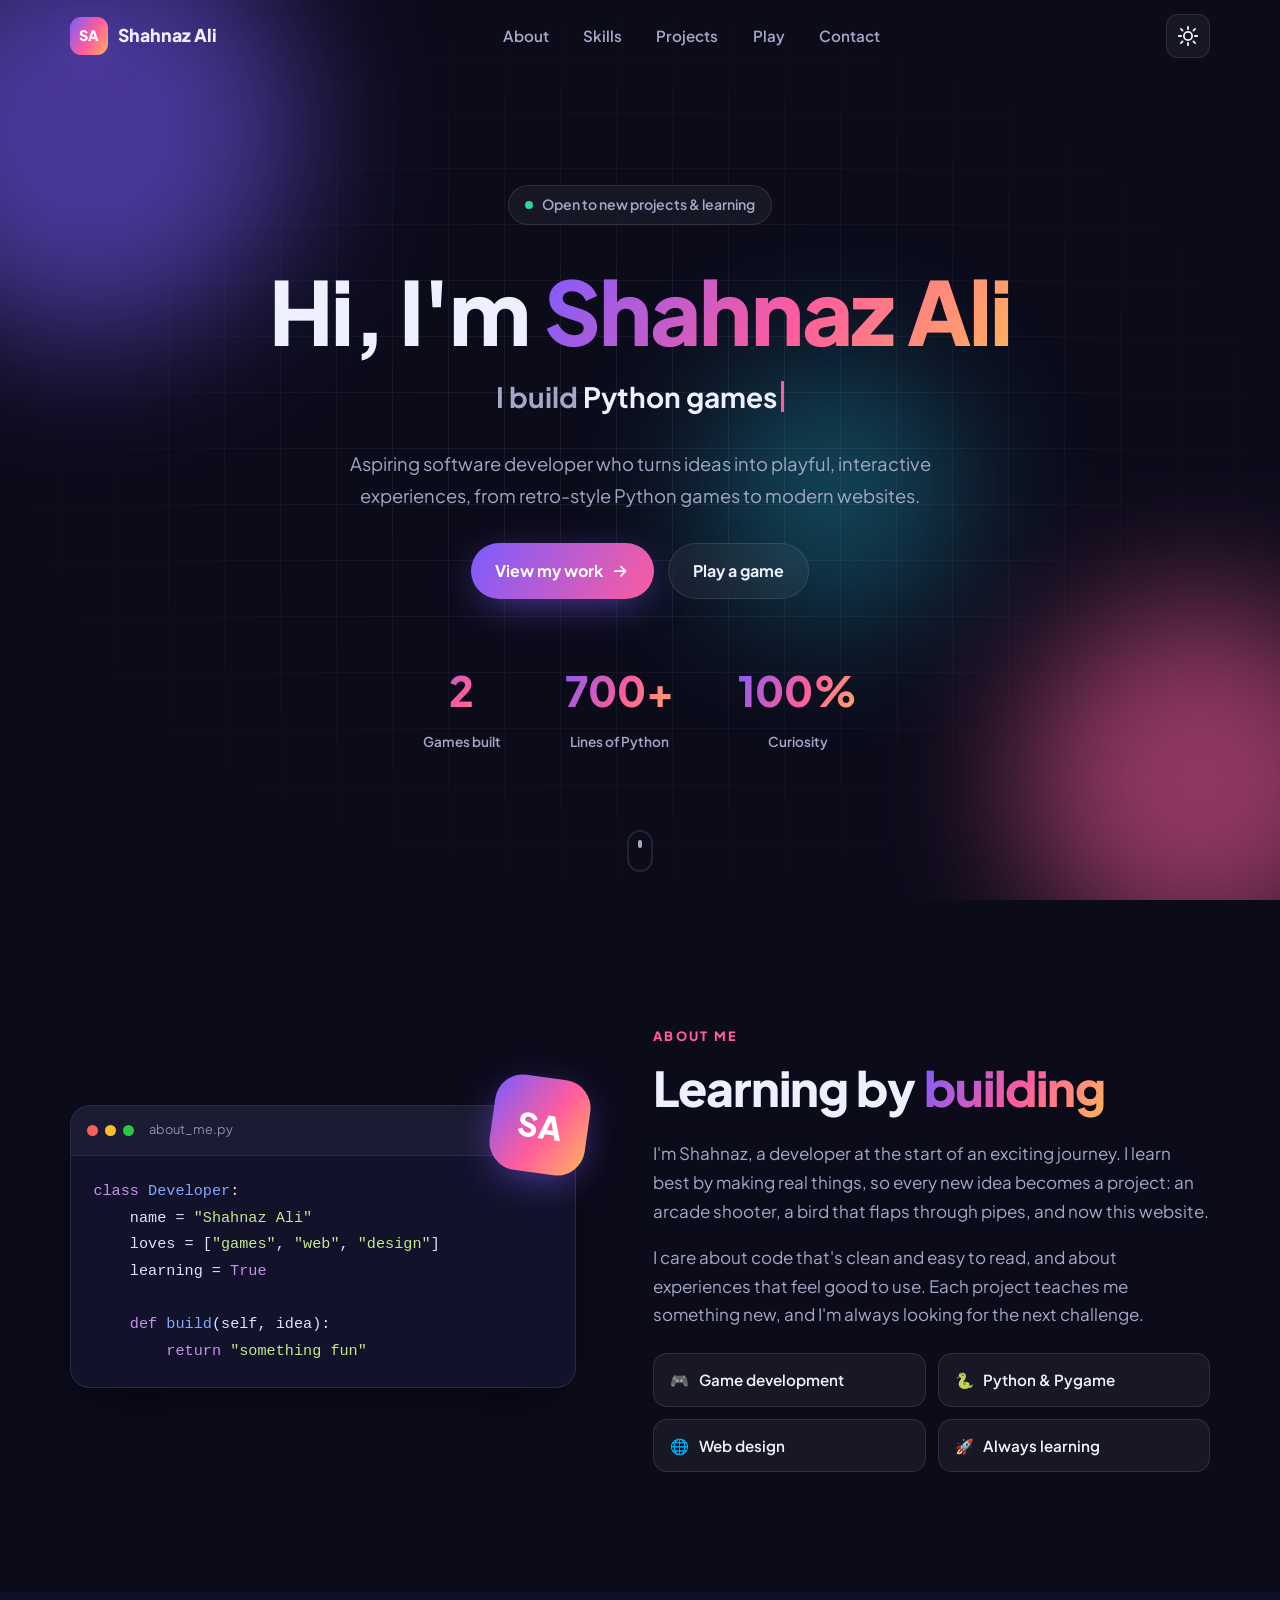
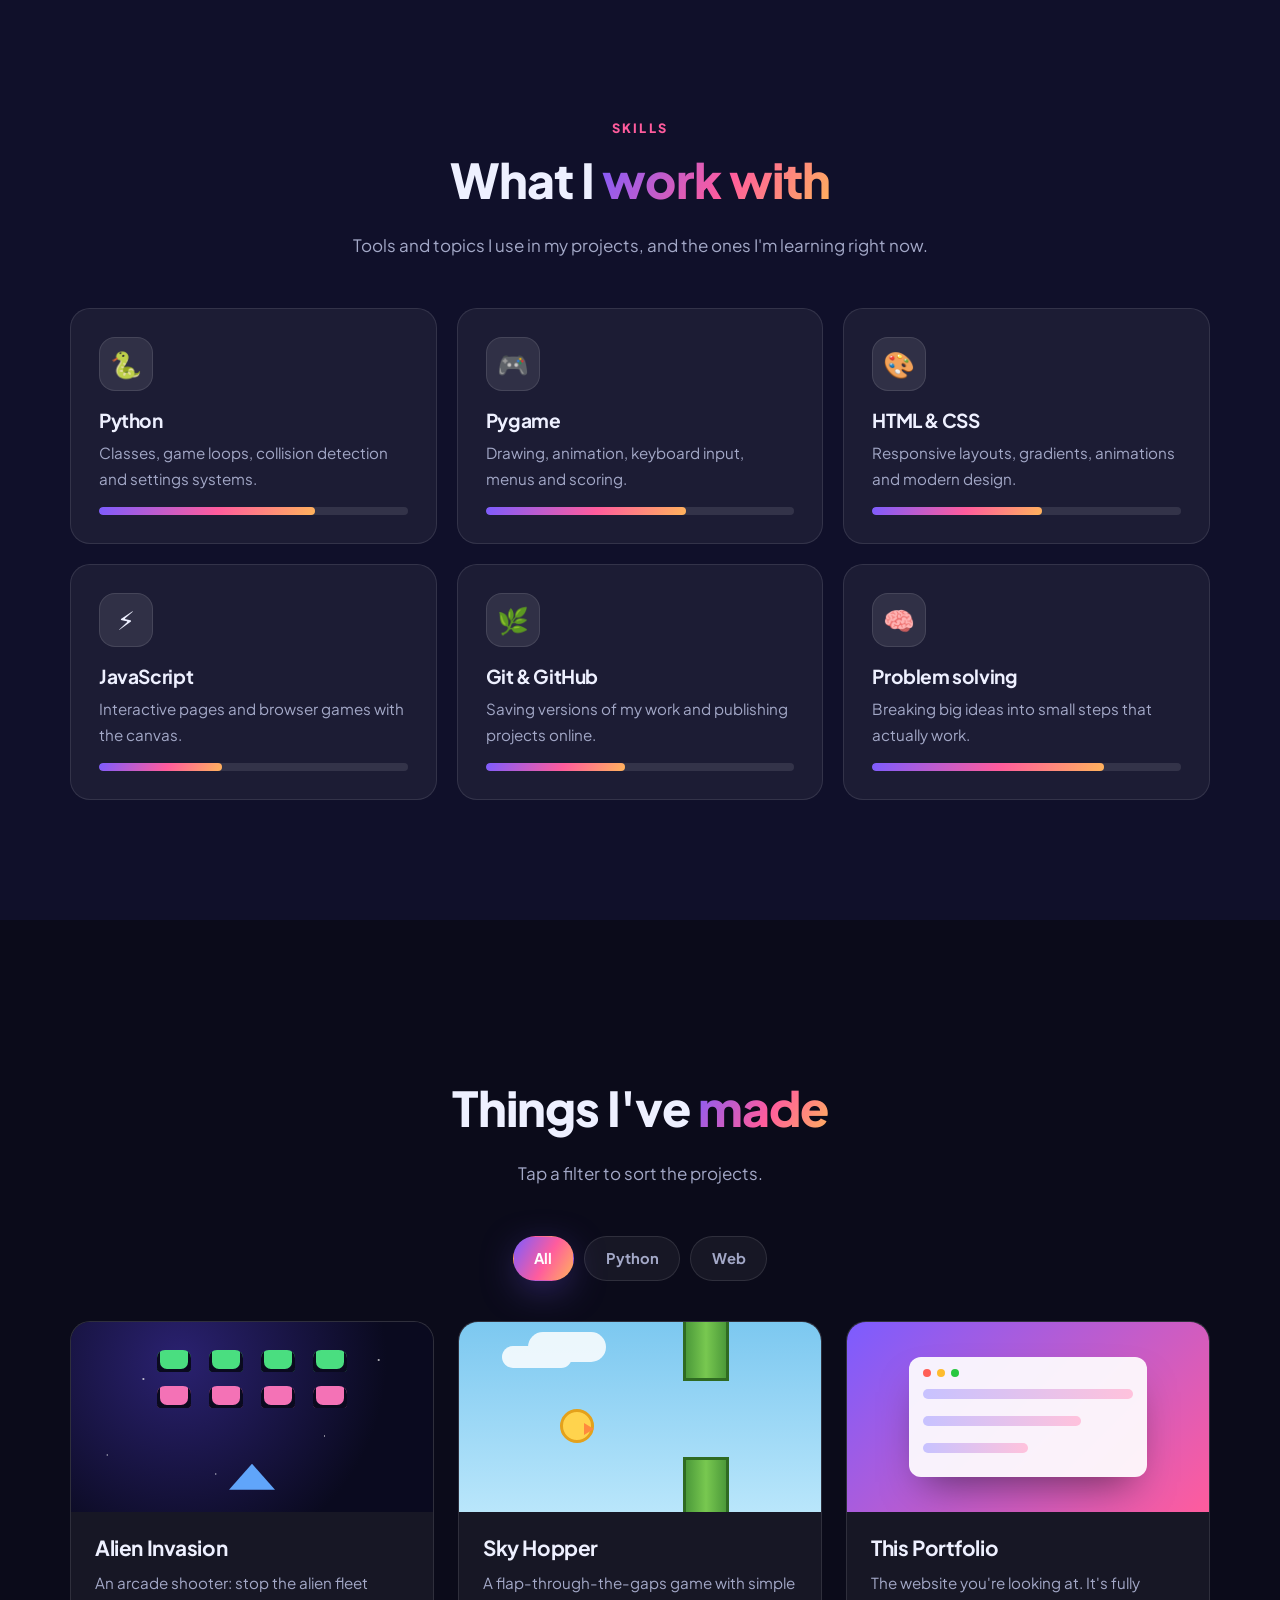
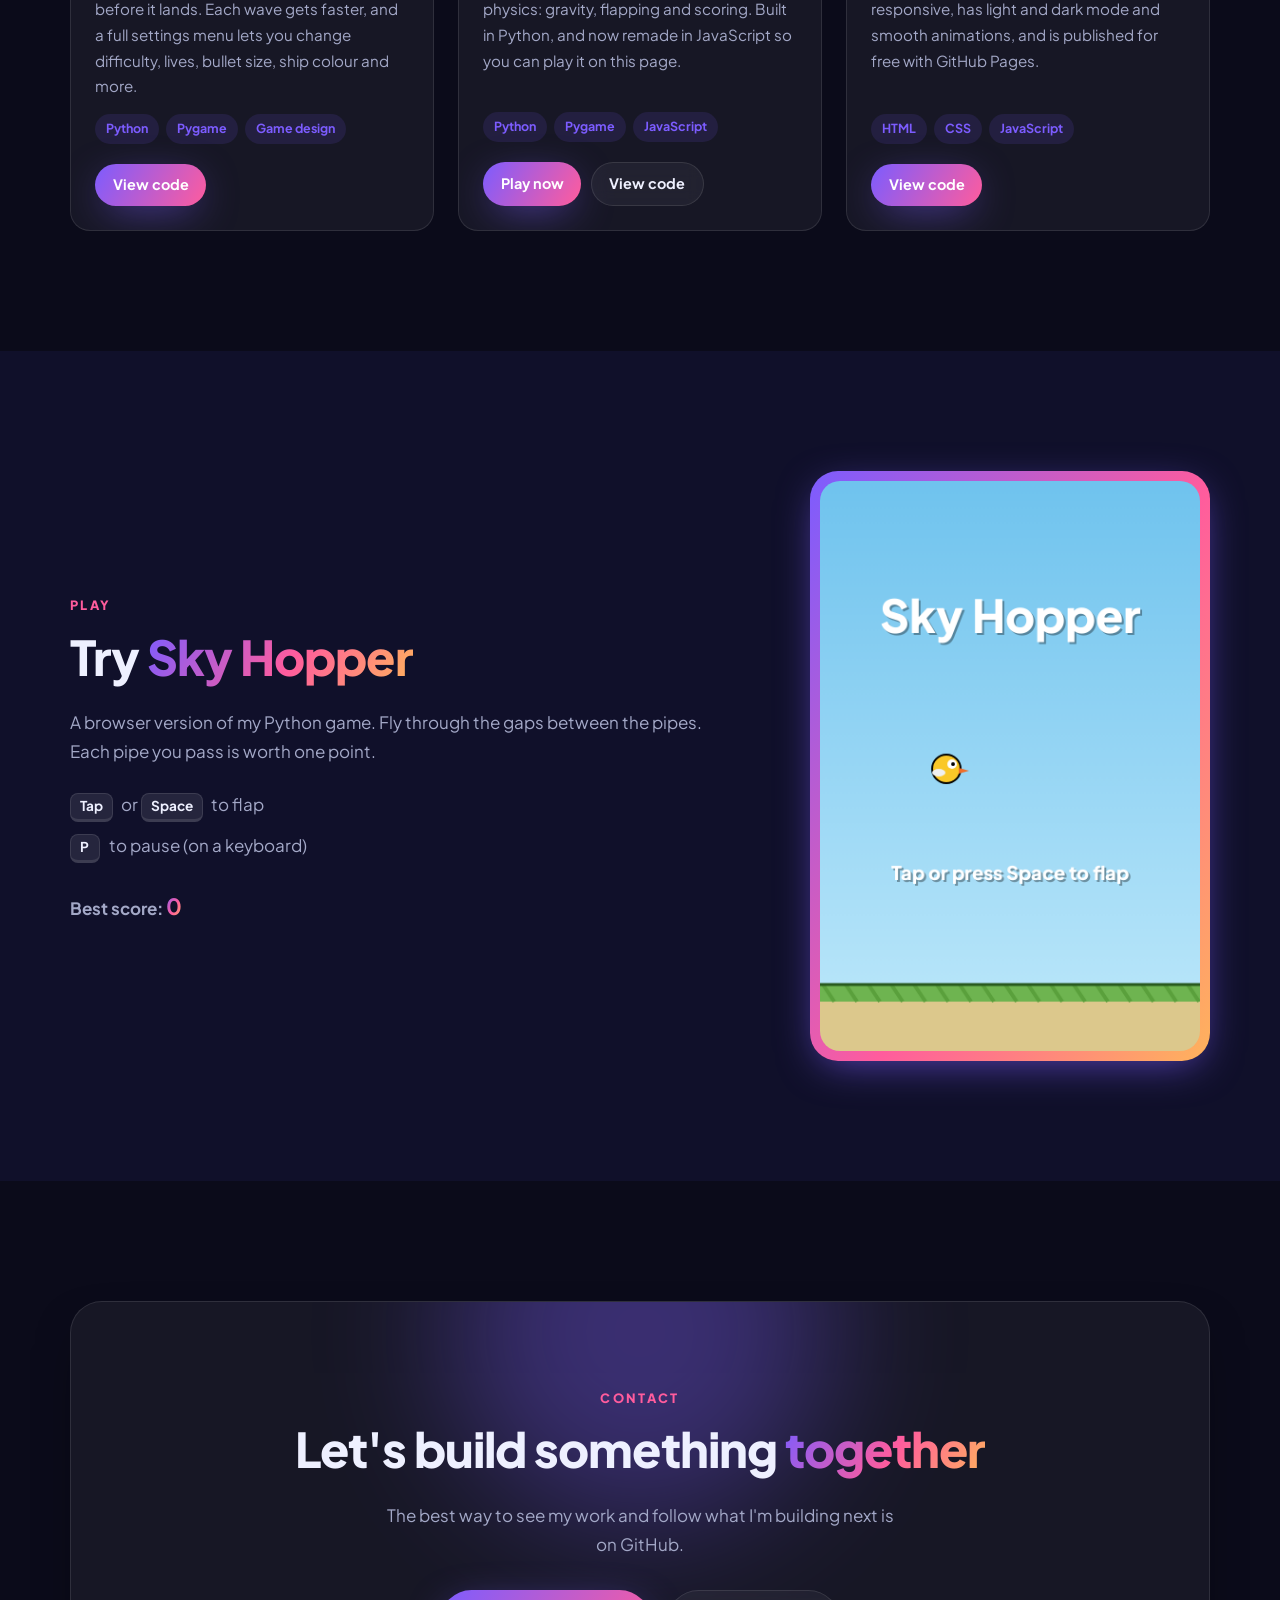
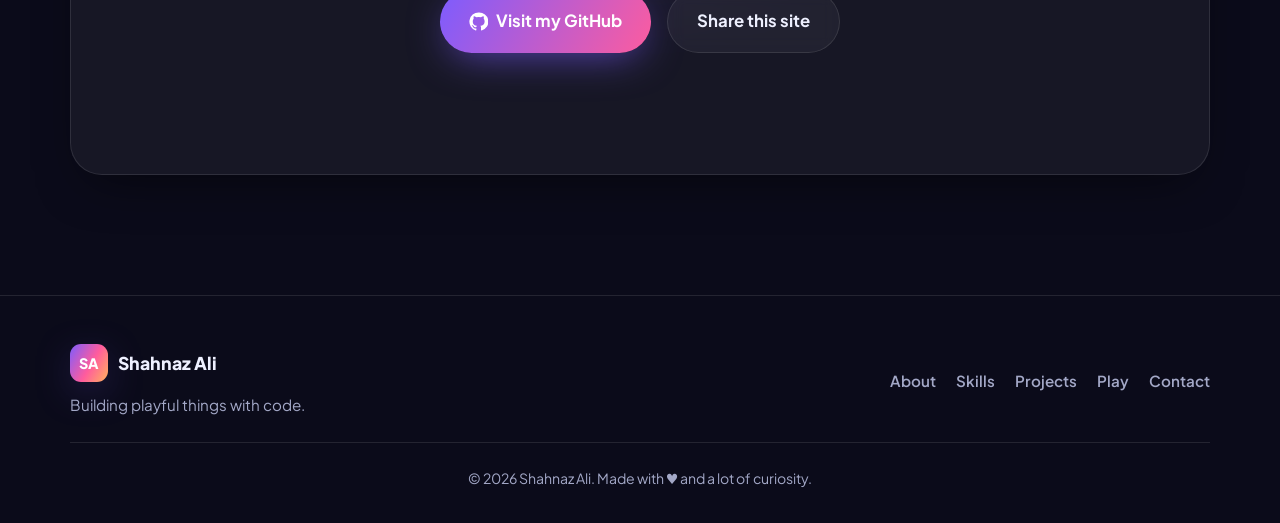
==== index.html @ 4f13e87e "Add portfolio website with playable Sky Hopper One-page responsive portfolio (HTML/CSS/JS, no build " ====
<!DOCTYPE html>
<html lang="en">
<head>
  <meta charset="UTF-8">
  <meta name="viewport" content="width=device-width, initial-scale=1, viewport-fit=cover">
  <title>Shahnaz Ali · Developer Portfolio</title>
  <meta name="description" content="Shahnaz Ali is an aspiring software developer who builds playful, interactive experiences, from retro-style Python games to modern websites.">
  <meta name="theme-color" content="#0b0b1a">
  <meta property="og:title" content="Shahnaz Ali · Developer Portfolio">
  <meta property="og:description" content="Python games, modern websites and a love of building things.">
  <meta property="og:type" content="website">
  <link rel="icon" href="assets/favicon.svg" type="image/svg+xml">
  <link rel="preconnect" href="https://fonts.googleapis.com">
  <link rel="preconnect" href="https://fonts.gstatic.com" crossorigin>
  <link href="https://fonts.googleapis.com/css2?family=Plus+Jakarta+Sans:wght@400;500;600;700;800&display=swap" rel="stylesheet">
  <link rel="stylesheet" href="css/style.css">
  <!-- Apply the saved theme before the page draws, so it never flashes -->
  <script>
    try { var t = localStorage.getItem('theme'); if (t) document.documentElement.dataset.theme = t; } catch (e) {}
  </script>
</head>
<body>
  <a class="skip-link" href="#main">Skip to content</a>
  <div class="progress" aria-hidden="true"></div>

  <!-- ===== Navigation ===== -->
  <header class="nav" id="top">
    <div class="container nav__inner">
      <a href="#home" class="logo" aria-label="Shahnaz Ali, back to top">
        <span class="logo__mark">SA</span><span class="logo__text">Shahnaz Ali</span>
      </a>

      <nav class="nav__links" id="nav-links" aria-label="Main">
        <a href="#about">About</a>
        <a href="#skills">Skills</a>
        <a href="#projects">Projects</a>
        <a href="#play">Play</a>
        <a href="#contact">Contact</a>
      </nav>

      <div class="nav__actions">
        <button class="icon-btn" id="theme-toggle" aria-label="Switch between light and dark mode">
          <svg class="icon-sun" viewBox="0 0 24 24" aria-hidden="true"><circle cx="12" cy="12" r="4.5"/><path d="M12 2v2.5M12 19.5V22M4.2 4.2l1.8 1.8M18 18l1.8 1.8M2 12h2.5M19.5 12H22M4.2 19.8 6 18M18 6l1.8-1.8"/></svg>
          <svg class="icon-moon" viewBox="0 0 24 24" aria-hidden="true"><path d="M20 14.5A8 8 0 0 1 9.5 4a8 8 0 1 0 10.5 10.5Z"/></svg>
        </button>
        <button class="icon-btn menu-btn" id="menu-toggle" aria-label="Open menu" aria-expanded="false" aria-controls="nav-links">
          <span></span><span></span><span></span>
        </button>
      </div>
    </div>
  </header>

  <main id="main">
    <!-- ===== Hero ===== -->
    <section class="hero" id="home">
      <div class="blob blob--1" aria-hidden="true"></div>
      <div class="blob blob--2" aria-hidden="true"></div>
      <div class="blob blob--3" aria-hidden="true"></div>

      <div class="container hero__inner">
        <p class="badge reveal"><span class="dot"></span> Open to new projects &amp; learning</p>
        <h1 class="hero__title reveal">Hi, I'm <span class="gradient-text">Shahnaz Ali</span></h1>
        <p class="hero__role reveal">I build <span id="typed" class="typed">Python games</span><span class="caret" aria-hidden="true"></span></p>
        <p class="hero__intro reveal">Aspiring software developer who turns ideas into playful, interactive experiences, from retro-style Python games to modern websites.</p>
        <div class="hero__cta reveal">
          <a href="#projects" class="btn btn--primary">View my work
            <svg viewBox="0 0 24 24" aria-hidden="true"><path d="M5 12h14M13 6l6 6-6 6"/></svg>
          </a>
          <a href="#play" class="btn btn--ghost">Play a game</a>
        </div>

        <ul class="stats reveal">
          <li><strong data-count="2">0</strong><span>Games built</span></li>
          <li><strong data-count="700" data-suffix="+">0</strong><span>Lines of Python</span></li>
          <li><strong data-count="100" data-suffix="%">0</strong><span>Curiosity</span></li>
        </ul>
      </div>

      <a href="#about" class="scroll-hint" aria-label="Scroll to About section"><span></span></a>
    </section>

    <!-- ===== About ===== -->
    <section class="section" id="about">
      <div class="container about">
        <div class="about__card reveal">
          <div class="avatar" aria-hidden="true">SA</div>
          <div class="code-card">
            <div class="code-card__bar"><i></i><i></i><i></i><span>about_me.py</span></div>
<pre><code><span class="k">class</span> <span class="f">Developer</span>:
    name = <span class="s">"Shahnaz Ali"</span>
    loves = [<span class="s">"games"</span>, <span class="s">"web"</span>, <span class="s">"design"</span>]
    learning = <span class="k">True</span>

    <span class="k">def</span> <span class="f">build</span>(self, idea):
        <span class="k">return</span> <span class="s">"something fun"</span></code></pre>
          </div>
        </div>

        <div class="about__text">
          <p class="eyebrow reveal">About me</p>
          <h2 class="section__title reveal">Learning by <span class="gradient-text">building</span></h2>
          <p class="reveal">I'm Shahnaz, a developer at the start of an exciting journey. I learn best by making real things, so every new idea becomes a project: an arcade shooter, a bird that flaps through pipes, and now this website.</p>
          <p class="reveal">I care about code that's clean and easy to read, and about experiences that feel good to use. Each project teaches me something new, and I'm always looking for the next challenge.</p>
          <ul class="facts reveal">
            <li><span>🎮</span> Game development</li>
            <li><span>🐍</span> Python &amp; Pygame</li>
            <li><span>🌐</span> Web design</li>
            <li><span>🚀</span> Always learning</li>
          </ul>
        </div>
      </div>
    </section>

    <!-- ===== Skills ===== -->
    <section class="section section--alt" id="skills">
      <div class="container">
        <div class="section__head">
          <p class="eyebrow reveal">Skills</p>
          <h2 class="section__title reveal">What I <span class="gradient-text">work with</span></h2>
          <p class="section__sub reveal">Tools and topics I use in my projects, and the ones I'm learning right now.</p>
        </div>

        <div class="skills">
          <article class="skill-card reveal">
            <div class="skill-card__icon">🐍</div>
            <h3>Python</h3>
            <p>Classes, game loops, collision detection and settings systems.</p>
            <div class="meter"><span style="--level:70%"></span></div>
          </article>
          <article class="skill-card reveal">
            <div class="skill-card__icon">🎮</div>
            <h3>Pygame</h3>
            <p>Drawing, animation, keyboard input, menus and scoring.</p>
            <div class="meter"><span style="--level:65%"></span></div>
          </article>
          <article class="skill-card reveal">
            <div class="skill-card__icon">🎨</div>
            <h3>HTML &amp; CSS</h3>
            <p>Responsive layouts, gradients, animations and modern design.</p>
            <div class="meter"><span style="--level:55%"></span></div>
          </article>
          <article class="skill-card reveal">
            <div class="skill-card__icon">⚡</div>
            <h3>JavaScript</h3>
            <p>Interactive pages and browser games with the canvas.</p>
            <div class="meter"><span style="--level:40%"></span></div>
          </article>
          <article class="skill-card reveal">
            <div class="skill-card__icon">🌿</div>
            <h3>Git &amp; GitHub</h3>
            <p>Saving versions of my work and publishing projects online.</p>
            <div class="meter"><span style="--level:45%"></span></div>
          </article>
          <article class="skill-card reveal">
            <div class="skill-card__icon">🧠</div>
            <h3>Problem solving</h3>
            <p>Breaking big ideas into small steps that actually work.</p>
            <div class="meter"><span style="--level:75%"></span></div>
          </article>
        </div>
      </div>
    </section>

    <!-- ===== Projects ===== -->
    <section class="section" id="projects">
      <div class="container">
        <div class="section__head">
          <p class="eyebrow reveal">Projects</p>
          <h2 class="section__title reveal">Things I've <span class="gradient-text">made</span></h2>
          <p class="section__sub reveal">Tap a filter to sort the projects.</p>
        </div>

        <div class="filters reveal" role="group" aria-label="Filter projects">
          <button class="chip is-active" data-filter="all" aria-pressed="true">All</button>
          <button class="chip" data-filter="python" aria-pressed="false">Python</button>
          <button class="chip" data-filter="web" aria-pressed="false">Web</button>
        </div>

        <div class="projects">
          <article class="project reveal" data-tags="python">
            <div class="project__art project__art--space" aria-hidden="true">
              <div class="aliens"><i></i><i></i><i></i><i></i><i></i><i></i><i></i><i></i></div>
              <div class="ship"></div>
            </div>
            <div class="project__body">
              <h3>Alien Invasion</h3>
              <p>An arcade shooter: stop the alien fleet before it lands. Each wave gets faster, and a full settings menu lets you change difficulty, lives, bullet size, ship colour and more.</p>
              <ul class="tags"><li>Python</li><li>Pygame</li><li>Game design</li></ul>
              <div class="project__links">
                <a class="btn btn--small btn--primary" href="https://github.com/shahnazali753-prog/ptog-4/blob/main/alien_invasion.py" target="_blank" rel="noopener">View code</a>
              </div>
            </div>
          </article>

          <article class="project reveal" data-tags="python web">
            <div class="project__art project__art--sky" aria-hidden="true">
              <div class="cloud"></div>
              <div class="pipe pipe--top"></div><div class="pipe pipe--bottom"></div>
              <div class="bird"></div>
            </div>
            <div class="project__body">
              <h3>Sky Hopper</h3>
              <p>A flap-through-the-gaps game with simple physics: gravity, flapping and scoring. Built in Python, and now remade in JavaScript so you can play it on this page.</p>
              <ul class="tags"><li>Python</li><li>Pygame</li><li>JavaScript</li></ul>
              <div class="project__links">
                <a class="btn btn--small btn--primary" href="#play">Play now</a>
                <a class="btn btn--small btn--ghost" href="https://github.com/shahnazali753-prog/ptog-4/blob/main/flappy_bird.py" target="_blank" rel="noopener">View code</a>
              </div>
            </div>
          </article>

          <article class="project reveal" data-tags="web">
            <div class="project__art project__art--web" aria-hidden="true">
              <div class="window"><i></i><i></i><i></i><b></b><b></b><b></b></div>
            </div>
            <div class="project__body">
              <h3>This Portfolio</h3>
              <p>The website you're looking at. It's fully responsive, has light and dark mode and smooth animations, and is published for free with GitHub Pages.</p>
              <ul class="tags"><li>HTML</li><li>CSS</li><li>JavaScript</li></ul>
              <div class="project__links">
                <a class="btn btn--small btn--primary" href="https://github.com/shahnazali753-prog/ptog-4" target="_blank" rel="noopener">View code</a>
              </div>
            </div>
          </article>
        </div>
      </div>
    </section>

    <!-- ===== Play ===== -->
    <section class="section section--alt" id="play">
      <div class="container play">
        <div class="play__text">
          <p class="eyebrow reveal">Play</p>
          <h2 class="section__title reveal">Try <span class="gradient-text">Sky Hopper</span></h2>
          <p class="reveal">A browser version of my Python game. Fly through the gaps between the pipes. Each pipe you pass is worth one point.</p>
          <ul class="controls reveal">
            <li><kbd>Tap</kbd> or <kbd>Space</kbd> to flap</li>
            <li><kbd>P</kbd> to pause (on a keyboard)</li>
          </ul>
          <p class="best reveal">Best score: <strong id="best-score">0</strong></p>
        </div>
        <div class="game reveal">
          <canvas id="game" width="400" height="600" aria-label="Sky Hopper game. Tap or press space to flap." role="img"></canvas>
        </div>
      </div>
    </section>

    <!-- ===== Contact ===== -->
    <section class="section" id="contact">
      <div class="container">
        <div class="contact reveal">
          <div class="blob blob--4" aria-hidden="true"></div>
          <p class="eyebrow">Contact</p>
          <h2 class="section__title">Let's build something <span class="gradient-text">together</span></h2>
          <p class="section__sub">The best way to see my work and follow what I'm building next is on GitHub.</p>
          <div class="contact__actions">
            <a class="btn btn--primary btn--large" href="https://github.com/shahnazali753-prog" target="_blank" rel="noopener">
              <svg viewBox="0 0 24 24" class="fill" aria-hidden="true"><path d="M12 .5a11.5 11.5 0 0 0-3.64 22.41c.58.1.79-.25.79-.56v-2c-3.2.7-3.88-1.37-3.88-1.37-.52-1.33-1.28-1.69-1.28-1.69-1.05-.72.08-.7.08-.7 1.16.08 1.77 1.19 1.77 1.19 1.03 1.77 2.7 1.26 3.36.96.1-.75.4-1.26.73-1.55-2.55-.29-5.24-1.28-5.24-5.69 0-1.26.45-2.29 1.19-3.09-.12-.29-.52-1.46.11-3.05 0 0 .97-.31 3.17 1.18a11 11 0 0 1 5.77 0c2.2-1.49 3.17-1.18 3.17-1.18.63 1.59.23 2.76.11 3.05.74.8 1.19 1.83 1.19 3.09 0 4.42-2.69 5.39-5.26 5.68.41.36.78 1.06.78 2.14v3.17c0 .31.21.67.8.56A11.5 11.5 0 0 0 12 .5Z"/></svg>
              Visit my GitHub
            </a>
            <button class="btn btn--ghost btn--large" id="share-btn" type="button">Share this site</button>
          </div>
          <p class="toast" id="toast" role="status" aria-live="polite"></p>
        </div>
      </div>
    </section>
  </main>

  <!-- ===== Footer ===== -->
  <footer class="footer">
    <div class="container footer__inner">
      <div>
        <a href="#home" class="logo"><span class="logo__mark">SA</span><span class="logo__text">Shahnaz Ali</span></a>
        <p class="footer__tag">Building playful things with code.</p>
      </div>
      <nav class="footer__links" aria-label="Footer">
        <a href="#about">About</a>
        <a href="#skills">Skills</a>
        <a href="#projects">Projects</a>
        <a href="#play">Play</a>
        <a href="#contact">Contact</a>
      </nav>
      <p class="footer__copy">© <span id="year">2026</span> Shahnaz Ali. Made with ♥ and a lot of curiosity.</p>
    </div>
  </footer>

  <a href="#home" class="to-top" id="to-top" aria-label="Back to top">
    <svg viewBox="0 0 24 24" aria-hidden="true"><path d="M12 19V5M6 11l6-6 6 6"/></svg>
  </a>

  <script src="js/main.js" defer></script>
</body>
</html>
---- css/style.css ----
/* =========================================================
   Shahnaz Ali · Portfolio styles
   1. Theme colours   2. Base   3. Buttons & shared bits
   4. Navigation      5. Hero   6. Sections   7. Footer
   8. Animations      9. Responsive
   ========================================================= */

/* ---------- 1. Theme colours ---------- */
:root {
  --bg: #0b0b1a;
  --bg-alt: #10102a;
  --surface: rgba(255, 255, 255, 0.05);
  --surface-strong: rgba(255, 255, 255, 0.09);
  --border: rgba(255, 255, 255, 0.1);
  --text: #eef0ff;
  --muted: #a3a8c7;
  --brand-1: #7c5cff;
  --brand-2: #ff5c9d;
  --brand-3: #22d3ee;
  --gradient: linear-gradient(120deg, var(--brand-1), var(--brand-2) 55%, #ffb35c);
  --shadow: 0 20px 50px -20px rgba(0, 0, 0, 0.6);
  --glow: 0 10px 40px -10px rgba(124, 92, 255, 0.7);
  --radius: 20px;
  --nav-h: 72px;
  --ease: cubic-bezier(0.22, 1, 0.36, 1);
  color-scheme: dark;
}

[data-theme="light"] {
  --bg: #f7f7fc;
  --bg-alt: #eeeefa;
  --surface: rgba(255, 255, 255, 0.75);
  --surface-strong: #ffffff;
  --border: rgba(20, 20, 60, 0.1);
  --text: #15152e;
  --muted: #5b5f7e;
  --shadow: 0 20px 50px -25px rgba(40, 40, 110, 0.35);
  --glow: 0 10px 30px -10px rgba(124, 92, 255, 0.55);
  color-scheme: light;
}

/* ---------- 2. Base ---------- */
*, *::before, *::after { box-sizing: border-box; }

html {
  scroll-behavior: smooth;
  scroll-padding-top: var(--nav-h);
  -webkit-text-size-adjust: 100%;
}

body {
  margin: 0;
  font-family: "Plus Jakarta Sans", system-ui, -apple-system, "Segoe UI", Roboto, sans-serif;
  font-size: 1.0625rem;
  line-height: 1.7;
  color: var(--text);
  background: var(--bg);
  overflow-x: hidden;
  transition: background-color 0.4s, color 0.4s;
  -webkit-font-smoothing: antialiased;
}

img, svg, canvas { display: block; max-width: 100%; }
a { color: inherit; text-decoration: none; }
button { font: inherit; color: inherit; cursor: pointer; border: 0; background: none; }
h1, h2, h3 { line-height: 1.15; margin: 0 0 0.5em; letter-spacing: -0.02em; }
p { margin: 0 0 1em; }
ul { margin: 0; padding: 0; list-style: none; }

:focus-visible { outline: 3px solid var(--brand-3); outline-offset: 3px; border-radius: 8px; }

.container { width: min(1140px, 100% - 2.5rem); margin-inline: auto; }

.skip-link {
  position: fixed; left: 1rem; top: 1rem; z-index: 200;
  transform: translateY(-200%); opacity: 0;
  padding: 0.6rem 1rem; border-radius: 10px;
  background: var(--brand-1); color: #fff;
}
.skip-link:focus { transform: none; opacity: 1; }

.gradient-text {
  background: var(--gradient);
  -webkit-background-clip: text; background-clip: text;
  color: transparent;
}

/* Reading progress bar at the very top */
.progress {
  position: fixed; inset: 0 0 auto 0; height: 3px; z-index: 120;
  background: var(--gradient);
  transform-origin: left; transform: scaleX(0);
}

/* ---------- 3. Buttons & shared bits ---------- */
.btn {
  display: inline-flex; align-items: center; justify-content: center; gap: 0.5rem;
  padding: 0.85rem 1.5rem; border-radius: 999px;
  font-weight: 700; font-size: 1rem; white-space: nowrap;
  transition: transform 0.3s var(--ease), box-shadow 0.3s, background-color 0.3s, border-color 0.3s;
  -webkit-tap-highlight-color: transparent;
}
.btn svg { width: 1.15em; height: 1.15em; fill: none; stroke: currentColor; stroke-width: 2.2; stroke-linecap: round; stroke-linejoin: round; transition: transform 0.3s var(--ease); }
.btn svg.fill { fill: currentColor; stroke: none; }
.btn:hover { transform: translateY(-3px); }
.btn:hover svg { transform: translateX(3px); }
.btn:active { transform: translateY(0) scale(0.97); }

.btn--primary { color: #fff; background: var(--gradient); background-size: 200% 100%; box-shadow: var(--glow); }
.btn--primary:hover { background-position: 100% 0; box-shadow: 0 16px 45px -10px rgba(255, 92, 157, 0.7); }
.btn--ghost { border: 1.5px solid var(--border); background: var(--surface); backdrop-filter: blur(8px); -webkit-backdrop-filter: blur(8px); }
.btn--ghost:hover { border-color: var(--brand-1); }
.btn--small { padding: 0.55rem 1.1rem; font-size: 0.9rem; }
.btn--large { padding: 1rem 1.8rem; font-size: 1.05rem; }

.icon-btn {
  display: grid; place-items: center;
  width: 44px; height: 44px; border-radius: 12px;
  border: 1px solid var(--border); background: var(--surface);
  transition: transform 0.3s var(--ease), border-color 0.3s;
}
@media (hover: hover) { .icon-btn:hover { transform: rotate(-8deg) scale(1.05); border-color: var(--brand-1); } }
.icon-btn svg { width: 22px; height: 22px; fill: none; stroke: currentColor; stroke-width: 2; stroke-linecap: round; }
.icon-moon { display: none; }
[data-theme="light"] .icon-sun { display: none; }
[data-theme="light"] .icon-moon { display: block; }

.eyebrow {
  display: inline-block; margin-bottom: 0.75rem;
  font-size: 0.8rem; font-weight: 800; letter-spacing: 0.18em; text-transform: uppercase;
  color: var(--brand-2);
}

/* ---------- 4. Navigation ---------- */
.nav {
  position: fixed; inset: 0 0 auto 0; z-index: 100;
  height: var(--nav-h);
  transition: background-color 0.3s, box-shadow 0.3s, border-color 0.3s;
  border-bottom: 1px solid transparent;
  padding-top: env(safe-area-inset-top);
}
.nav.is-scrolled {
  background: color-mix(in srgb, var(--bg) 75%, transparent);
  backdrop-filter: blur(16px) saturate(160%); -webkit-backdrop-filter: blur(16px) saturate(160%);
  border-color: var(--border);
  box-shadow: 0 8px 30px -20px rgba(0, 0, 0, 0.5);
}
.nav__inner { height: 100%; display: flex; align-items: center; justify-content: space-between; gap: 1rem; }

.logo { display: inline-flex; align-items: center; gap: 0.6rem; font-weight: 800; font-size: 1.1rem; }
.logo__mark {
  display: grid; place-items: center; width: 38px; height: 38px; border-radius: 11px;
  background: var(--gradient); color: #fff; font-size: 0.9rem;
  box-shadow: var(--glow);
  transition: transform 0.4s var(--ease);
}
.logo:hover .logo__mark { transform: rotate(-10deg) scale(1.08); }

.nav__links { display: flex; gap: 0.35rem; }
.nav__links a {
  position: relative; padding: 0.5rem 0.9rem; border-radius: 999px;
  font-weight: 600; font-size: 0.95rem; color: var(--muted);
  transition: color 0.25s, background-color 0.25s;
}
.nav__links a:hover { color: var(--text); background: var(--surface); }
.nav__links a.is-active { color: var(--text); background: var(--surface-strong); }

.nav__actions { display: flex; gap: 0.5rem; }
.menu-btn { display: none; gap: 5px; align-content: center; }
.menu-btn span { display: block; width: 20px; height: 2px; border-radius: 2px; background: currentColor; transition: transform 0.35s var(--ease), opacity 0.2s; }
.menu-btn[aria-expanded="true"] span:nth-child(1) { transform: translateY(7px) rotate(45deg); }
.menu-btn[aria-expanded="true"] span:nth-child(2) { opacity: 0; }
.menu-btn[aria-expanded="true"] span:nth-child(3) { transform: translateY(-7px) rotate(-45deg); }

/* ---------- 5. Hero ---------- */
.hero {
  position: relative; isolation: isolate; overflow: hidden;
  min-height: 100vh; min-height: 100svh;
  display: grid; place-items: center;
  padding: calc(var(--nav-h) + 3rem) 0 5rem;
  text-align: center;
}
.hero::before { /* subtle grid pattern */
  content: ""; position: absolute; inset: 0; z-index: -2;
  background-image: linear-gradient(var(--border) 1px, transparent 1px), linear-gradient(90deg, var(--border) 1px, transparent 1px);
  background-size: 56px 56px;
  mask-image: radial-gradient(ellipse at center, #000 20%, transparent 70%);
  -webkit-mask-image: radial-gradient(ellipse at center, #000 20%, transparent 70%);
  opacity: 0.6;
}

.blob { position: absolute; z-index: -1; border-radius: 50%; filter: blur(70px); opacity: 0.55; animation: float 14s ease-in-out infinite; }
.blob--1 { width: 420px; height: 420px; background: var(--brand-1); top: -80px; left: -120px; }
.blob--2 { width: 360px; height: 360px; background: var(--brand-2); bottom: -60px; right: -100px; animation-delay: -5s; }
.blob--3 { width: 260px; height: 260px; background: var(--brand-3); top: 40%; left: 55%; opacity: 0.3; animation-delay: -9s; }
[data-theme="light"] .blob { opacity: 0.3; }

.badge {
  display: inline-flex; align-items: center; gap: 0.55rem;
  padding: 0.45rem 1rem; border-radius: 999px;
  border: 1px solid var(--border); background: var(--surface);
  font-size: 0.88rem; font-weight: 600; color: var(--muted);
  backdrop-filter: blur(8px); -webkit-backdrop-filter: blur(8px);
}
.dot { width: 8px; height: 8px; border-radius: 50%; background: #34d399; box-shadow: 0 0 0 0 rgba(52, 211, 153, 0.7); animation: pulse 2s infinite; }

.hero__title { font-size: clamp(2.6rem, 8vw, 5.5rem); font-weight: 800; margin: 1.25rem 0 0.75rem; }
.hero__role { font-size: clamp(1.25rem, 3.5vw, 1.75rem); font-weight: 700; color: var(--muted); min-height: 1.6em; }
.typed { color: var(--text); }
.caret { display: inline-block; width: 3px; height: 1.1em; margin-left: 4px; vertical-align: -0.15em; background: var(--brand-2); animation: blink 1s steps(1) infinite; }
.hero__intro { max-width: 620px; margin: 0 auto 2rem; color: var(--muted); font-size: clamp(1rem, 2.2vw, 1.15rem); }
.hero__cta { display: flex; flex-wrap: wrap; gap: 0.9rem; justify-content: center; }

.stats { display: flex; justify-content: center; gap: clamp(1.5rem, 6vw, 4rem); margin-top: 3.5rem; }
.stats strong { display: block; font-size: clamp(1.8rem, 5vw, 2.6rem); font-weight: 800; background: var(--gradient); -webkit-background-clip: text; background-clip: text; color: transparent; }
.stats span { font-size: 0.85rem; color: var(--muted); font-weight: 600; }

.scroll-hint {
  position: absolute; bottom: 1.75rem; left: 50%; translate: -50% 0;
  width: 26px; height: 42px; border: 2px solid var(--border); border-radius: 20px;
}
.scroll-hint span { position: absolute; left: 50%; top: 8px; width: 4px; height: 8px; margin-left: -2px; border-radius: 4px; background: var(--muted); animation: scroll 1.8s infinite; }

/* ---------- 6. Sections ---------- */
.section { padding: clamp(4.5rem, 10vw, 7.5rem) 0; position: relative; }
.section--alt { background: var(--bg-alt); }
.section__head { text-align: center; max-width: 640px; margin: 0 auto 3rem; }
.section__title { font-size: clamp(2rem, 5vw, 3rem); font-weight: 800; }
.section__sub { color: var(--muted); }

/* About */
.about { display: grid; grid-template-columns: 1fr 1.1fr; gap: clamp(2rem, 6vw, 5rem); align-items: center; }
.about__text > p:not(.eyebrow) { color: var(--muted); }
.about__card { position: relative; }
.avatar {
  position: absolute; top: -28px; right: -12px; z-index: 2;
  display: grid; place-items: center; width: 96px; height: 96px; border-radius: 28px;
  background: var(--gradient); color: #fff; font-size: 2rem; font-weight: 800;
  box-shadow: var(--glow); transform: rotate(8deg);
  animation: bob 6s ease-in-out infinite;
}
.code-card {
  border-radius: var(--radius); overflow: hidden;
  background: #12122b; border: 1px solid rgba(255, 255, 255, 0.1);
  box-shadow: var(--shadow);
}
.code-card__bar { display: flex; align-items: center; gap: 7px; padding: 0.85rem 1rem; background: rgba(255, 255, 255, 0.04); border-bottom: 1px solid rgba(255, 255, 255, 0.07); }
.code-card__bar i { width: 11px; height: 11px; border-radius: 50%; background: #ff5f57; }
.code-card__bar i:nth-child(2) { background: #febc2e; }
.code-card__bar i:nth-child(3) { background: #28c840; }
.code-card__bar span { margin-left: 0.5rem; font-size: 0.8rem; color: #8b8fb3; }
.code-card pre { margin: 0; padding: 1.4rem; overflow-x: auto; font-size: clamp(0.78rem, 2.4vw, 0.95rem); line-height: 1.75; color: #dfe2ff; font-family: ui-monospace, "SF Mono", Menlo, Consolas, monospace; }
.code-card .k { color: #c792ea; }
.code-card .f { color: #82aaff; }
.code-card .s { color: #c3e88d; }

.facts { display: grid; grid-template-columns: repeat(2, 1fr); gap: 0.75rem; margin-top: 1.5rem; }
.facts li {
  display: flex; align-items: center; gap: 0.6rem; padding: 0.8rem 1rem; border-radius: 14px;
  background: var(--surface); border: 1px solid var(--border); font-weight: 600; font-size: 0.95rem;
  transition: transform 0.3s var(--ease), border-color 0.3s;
}
.facts li:hover { transform: translateY(-3px); border-color: var(--brand-1); }

/* Skills */
.skills { display: grid; grid-template-columns: repeat(3, 1fr); gap: 1.25rem; }
.skill-card {
  padding: 1.75rem; border-radius: var(--radius);
  background: var(--surface); border: 1px solid var(--border);
  transition: transform 0.4s var(--ease), border-color 0.3s, box-shadow 0.4s;
}
.skill-card:hover { transform: translateY(-6px); border-color: rgba(124, 92, 255, 0.5); box-shadow: var(--shadow); }
.skill-card__icon { display: grid; place-items: center; width: 54px; height: 54px; margin-bottom: 1.1rem; border-radius: 16px; font-size: 1.6rem; background: var(--surface-strong); border: 1px solid var(--border); }
.skill-card h3 { font-size: 1.2rem; }
.skill-card p { color: var(--muted); font-size: 0.95rem; }
.meter { height: 8px; border-radius: 99px; background: var(--border); overflow: hidden; }
.meter span { display: block; height: 100%; width: 0; border-radius: inherit; background: var(--gradient); transition: width 1.4s var(--ease) 0.2s; }
.skill-card.is-visible .meter span { width: var(--level); }

/* Projects */
.filters { display: flex; justify-content: center; flex-wrap: wrap; gap: 0.6rem; margin-bottom: 2.5rem; }
.chip {
  padding: 0.55rem 1.3rem; border-radius: 999px; font-weight: 700; font-size: 0.92rem;
  border: 1.5px solid var(--border); background: var(--surface); color: var(--muted);
  transition: all 0.3s var(--ease);
}
.chip:hover { color: var(--text); border-color: var(--brand-1); }
.chip.is-active { color: #fff; background: var(--gradient); border-color: transparent; box-shadow: var(--glow); }

.projects { display: grid; grid-template-columns: repeat(3, 1fr); gap: 1.5rem; }
.project {
  display: flex; flex-direction: column; overflow: hidden; border-radius: var(--radius);
  background: var(--surface); border: 1px solid var(--border);
  transition: transform 0.45s var(--ease), box-shadow 0.45s, border-color 0.3s, opacity 0.35s;
}
.project:hover { transform: translateY(-8px); box-shadow: var(--shadow); border-color: rgba(255, 92, 157, 0.45); }
.project.is-hidden { display: none; }
.project__body { display: flex; flex-direction: column; flex: 1; padding: 1.5rem; }
.project__body h3 { font-size: 1.3rem; }
.project__body p { color: var(--muted); font-size: 0.95rem; flex: 1; }
.tags { display: flex; flex-wrap: wrap; gap: 0.4rem; margin-bottom: 1.25rem; }
.tags li { padding: 0.25rem 0.7rem; border-radius: 999px; font-size: 0.78rem; font-weight: 700; color: var(--brand-1); background: rgba(124, 92, 255, 0.12); }
[data-theme="light"] .tags li { color: #5b3df0; }
.project__links { display: flex; flex-wrap: wrap; gap: 0.6rem; }

/* Project illustrations (pure CSS, no image files to load) */
.project__art { position: relative; height: 190px; overflow: hidden; }
.project__art > * { transition: transform 0.6s var(--ease); }

.project__art--space { background: radial-gradient(circle at 30% 20%, #2a2170, #0a0a1f 70%); }
.project__art--space::before { content: ""; position: absolute; inset: 0; background-image: radial-gradient(1.5px 1.5px at 20% 30%, #fff, transparent), radial-gradient(1px 1px at 70% 60%, #fff, transparent), radial-gradient(1.5px 1.5px at 85% 20%, #fff, transparent), radial-gradient(1px 1px at 40% 80%, #fff, transparent), radial-gradient(1px 1px at 10% 70%, #fff, transparent); }
.aliens { position: absolute; top: 28px; left: 50%; translate: -50% 0; display: grid; grid-template-columns: repeat(4, 34px); gap: 14px 18px; animation: march 3s ease-in-out infinite alternate; }
.aliens i { height: 22px; border-radius: 8px 8px 4px 4px; background: #4ade80; box-shadow: inset 6px -6px 0 -3px #0a0a1f, inset -6px -6px 0 -3px #0a0a1f; }
.aliens i:nth-child(n+5) { background: #f472b6; }
.ship { position: absolute; bottom: 22px; left: 50%; translate: -50% 0; width: 46px; height: 26px; background: #60a5fa; clip-path: polygon(50% 0, 100% 100%, 0 100%); }
.project:hover .ship { transform: translateX(30px); }

.project__art--sky { background: linear-gradient(#7cc8f0, #b9e6fb); }
.pipe { position: absolute; left: 62%; width: 46px; background: linear-gradient(90deg, #4c9a3a, #78c850, #4c9a3a); border: 3px solid #2f6b22; }
.pipe--top { top: -3px; height: 62px; }
.pipe--bottom { bottom: -3px; height: 58px; }
.bird { position: absolute; top: 46%; left: 28%; width: 34px; height: 34px; border-radius: 50%; background: #ffd34d; border: 3px solid #e4a11b; animation: flap 1.4s ease-in-out infinite; }
.bird::after { content: ""; position: absolute; right: -9px; top: 11px; border: 6px solid transparent; border-left: 10px solid #ff8a3d; }
.cloud { position: absolute; top: 24px; left: 12%; width: 70px; height: 22px; border-radius: 20px; background: #fff; opacity: 0.85; box-shadow: 30px -10px 0 4px #fff; }
.project:hover .bird { transform: translate(40px, -10px); }
.project:hover .cloud { transform: translateX(-20px); }

.project__art--web { display: grid; place-items: center; background: linear-gradient(135deg, var(--brand-1), var(--brand-2)); }
.window { position: relative; width: 66%; height: 120px; padding: 32px 14px 14px; border-radius: 12px; background: rgba(255, 255, 255, 0.92); box-shadow: 0 20px 40px -15px rgba(0, 0, 0, 0.5); display: grid; gap: 8px; }
.window i { position: absolute; top: 12px; width: 8px; height: 8px; border-radius: 50%; background: #ff5f57; left: 14px; }
.window i:nth-child(2) { left: 28px; background: #febc2e; }
.window i:nth-child(3) { left: 42px; background: #28c840; }
.window b { display: block; height: 10px; border-radius: 6px; background: linear-gradient(90deg, #c7c2ff, #ffc2dc); }
.window b:nth-of-type(2) { width: 75%; }
.window b:nth-of-type(3) { width: 50%; }
.project:hover .window { transform: translateY(-6px) rotate(-2deg); }

/* Play */
.play { display: grid; grid-template-columns: 1fr auto; gap: clamp(2rem, 6vw, 5rem); align-items: center; }
.play__text > p:not(.eyebrow) { color: var(--muted); }
.controls { display: grid; gap: 0.6rem; margin: 1.5rem 0; color: var(--muted); }
kbd { display: inline-block; min-width: 2.2em; padding: 0.15rem 0.55rem; margin-right: 0.35rem; border-radius: 8px; border: 1px solid var(--border); border-bottom-width: 3px; background: var(--surface-strong); color: var(--text); font-family: inherit; font-size: 0.85rem; font-weight: 700; line-height: 1.5; text-align: center; }
.best { font-weight: 700; }
.best strong { font-size: 1.4rem; background: var(--gradient); -webkit-background-clip: text; background-clip: text; color: transparent; }
.game { padding: 10px; border-radius: 28px; background: var(--gradient); box-shadow: var(--glow); }
.game canvas { width: min(380px, 82vw); height: auto; aspect-ratio: 2 / 3; border-radius: 20px; touch-action: manipulation; cursor: pointer; user-select: none; -webkit-user-select: none; -webkit-tap-highlight-color: transparent; }

/* Contact */
.contact {
  position: relative; isolation: isolate; overflow: hidden; text-align: center;
  padding: clamp(3rem, 8vw, 5rem) clamp(1.5rem, 5vw, 4rem); border-radius: 32px;
  background: var(--surface); border: 1px solid var(--border); box-shadow: var(--shadow);
}
.contact .section__sub { max-width: 520px; margin-inline: auto; }
.blob--4 { width: 380px; height: 380px; background: var(--brand-1); top: -160px; left: 50%; translate: -50% 0; opacity: 0.35; }
.contact__actions { display: flex; flex-wrap: wrap; justify-content: center; gap: 1rem; margin-top: 2rem; }
.toast { min-height: 1.5em; margin: 1rem 0 0; font-weight: 600; color: #34d399; }

/* ---------- 7. Footer ---------- */
.footer { padding: 3rem 0 calc(2rem + env(safe-area-inset-bottom)); border-top: 1px solid var(--border); }
.footer__inner { display: grid; grid-template-columns: 1fr auto; gap: 1.5rem 2rem; align-items: center; }
.footer__tag { margin: 0.6rem 0 0; color: var(--muted); font-size: 0.95rem; }
.footer__links { display: flex; flex-wrap: wrap; gap: 0.25rem 1.25rem; }
.footer__links a { color: var(--muted); font-weight: 600; font-size: 0.95rem; transition: color 0.25s; }
.footer__links a:hover { color: var(--text); }
.footer__copy { grid-column: 1 / -1; margin: 0; padding-top: 1.5rem; border-top: 1px solid var(--border); color: var(--muted); font-size: 0.88rem; text-align: center; }

.to-top {
  position: fixed; right: 1.25rem; bottom: calc(1.25rem + env(safe-area-inset-bottom)); z-index: 90;
  display: grid; place-items: center; width: 48px; height: 48px; border-radius: 50%;
  background: var(--gradient); color: #fff; box-shadow: var(--glow);
  opacity: 0; pointer-events: none; transform: translateY(20px);
  transition: opacity 0.3s, transform 0.4s var(--ease);
}
.to-top.is-visible { opacity: 1; pointer-events: auto; transform: none; }
.to-top:hover { transform: translateY(-4px); }
.to-top svg { width: 22px; height: 22px; fill: none; stroke: currentColor; stroke-width: 2.5; stroke-linecap: round; stroke-linejoin: round; }

/* ---------- 8. Animations ---------- */
.reveal { opacity: 0; transform: translateY(28px); transition: opacity 0.9s var(--ease), transform 0.9s var(--ease); }
.reveal.is-visible { opacity: 1; transform: none; }
.no-js .reveal { opacity: 1; transform: none; }

@keyframes float { 0%, 100% { transform: translate(0, 0) scale(1); } 33% { transform: translate(40px, -30px) scale(1.08); } 66% { transform: translate(-30px, 20px) scale(0.95); } }
@keyframes pulse { 70% { box-shadow: 0 0 0 10px rgba(52, 211, 153, 0); } 100% { box-shadow: 0 0 0 0 rgba(52, 211, 153, 0); } }
@keyframes blink { 50% { opacity: 0; } }
@keyframes scroll { 0% { opacity: 1; transform: translateY(0); } 80% { opacity: 0; transform: translateY(14px); } 100% { opacity: 0; } }
@keyframes bob { 0%, 100% { transform: rotate(8deg) translateY(0); } 50% { transform: rotate(4deg) translateY(-10px); } }
@keyframes march { from { translate: -60% 0; } to { translate: -40% 0; } }
@keyframes flap { 0%, 100% { margin-top: 0; } 50% { margin-top: -14px; } }

@media (prefers-reduced-motion: reduce) {
  *, *::before, *::after { animation-duration: 0.01ms !important; animation-iteration-count: 1 !important; transition-duration: 0.01ms !important; }
  html { scroll-behavior: auto; }
  .reveal { opacity: 1; transform: none; }
}

/* ---------- 9. Responsive ---------- */
@media (max-width: 980px) {
  .skills, .projects { grid-template-columns: repeat(2, 1fr); }
  .about { grid-template-columns: 1fr; }
  .about__card { max-width: 520px; width: 100%; margin: 1.5rem auto 0; order: 2; }
  .play { grid-template-columns: 1fr; text-align: center; justify-items: center; }
  .controls { justify-content: center; }
}

@media (max-width: 760px) {
  :root { --nav-h: 64px; }
  .menu-btn { display: grid; }
  .nav__links {
    position: fixed; inset: calc(var(--nav-h) + env(safe-area-inset-top)) 0 auto 0;
    flex-direction: column; gap: 0.25rem; padding: 1rem 1.25rem 1.5rem;
    background: color-mix(in srgb, var(--bg) 94%, transparent);
    backdrop-filter: blur(18px); -webkit-backdrop-filter: blur(18px);
    border-bottom: 1px solid var(--border);
    box-shadow: 0 20px 40px -20px rgba(0, 0, 0, 0.5);
    transform: translateY(-12px); opacity: 0; visibility: hidden;
    transition: transform 0.35s var(--ease), opacity 0.25s, visibility 0.35s;
  }
  .nav__links.is-open { transform: none; opacity: 1; visibility: visible; }
  .nav__links a { padding: 0.9rem 1rem; font-size: 1.05rem; border-radius: 14px; }
  .nav.menu-open { background: var(--bg); border-color: var(--border); }
}

@media (max-width: 600px) {
  .skills, .projects { grid-template-columns: 1fr; }
  .hero__cta .btn { flex: 1 1 100%; }
  .stats { gap: 1.25rem; }
  .facts { grid-template-columns: 1fr; }
  .footer__inner { grid-template-columns: 1fr; text-align: center; }
  .footer__inner .logo { justify-content: center; }
  .footer__links { justify-content: center; }
  .avatar { width: 72px; height: 72px; font-size: 1.5rem; border-radius: 22px; right: 0; }
  .blob--1 { width: 280px; height: 280px; }
  .blob--2 { width: 240px; height: 240px; }
}
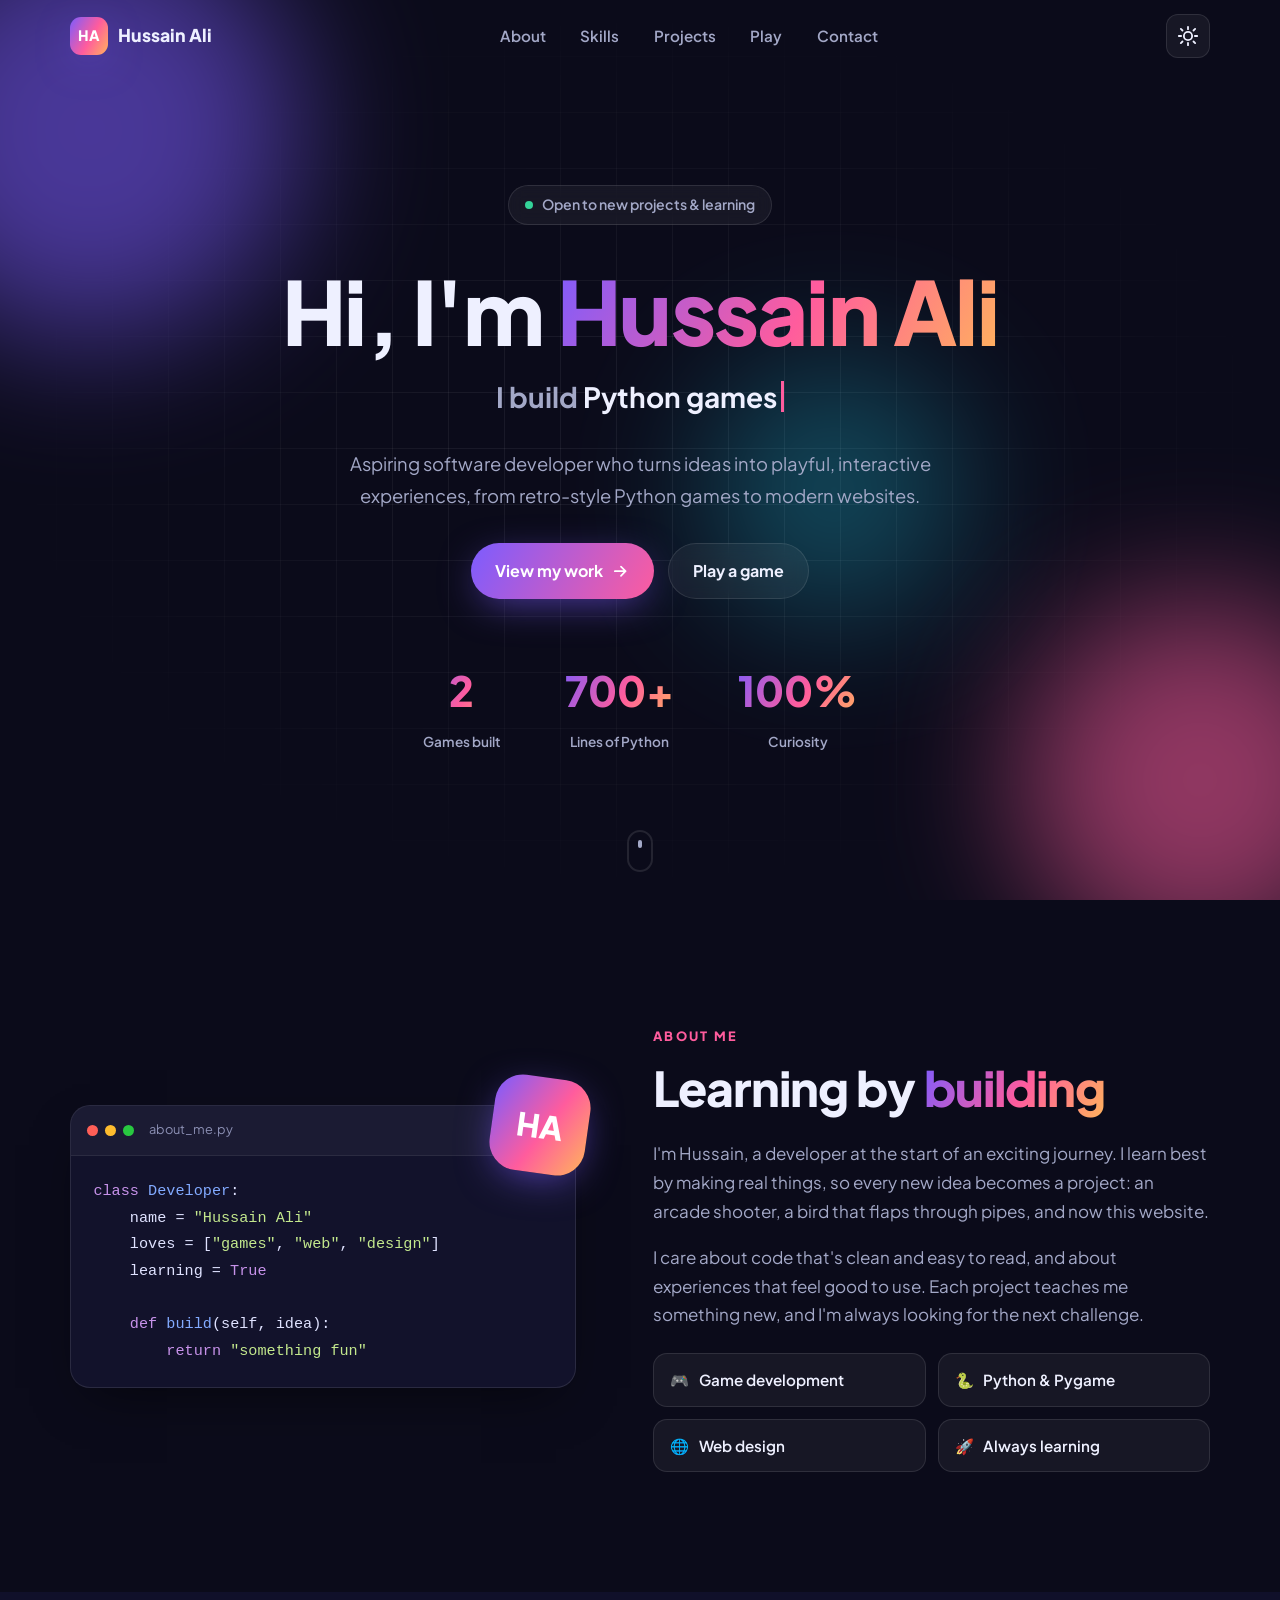
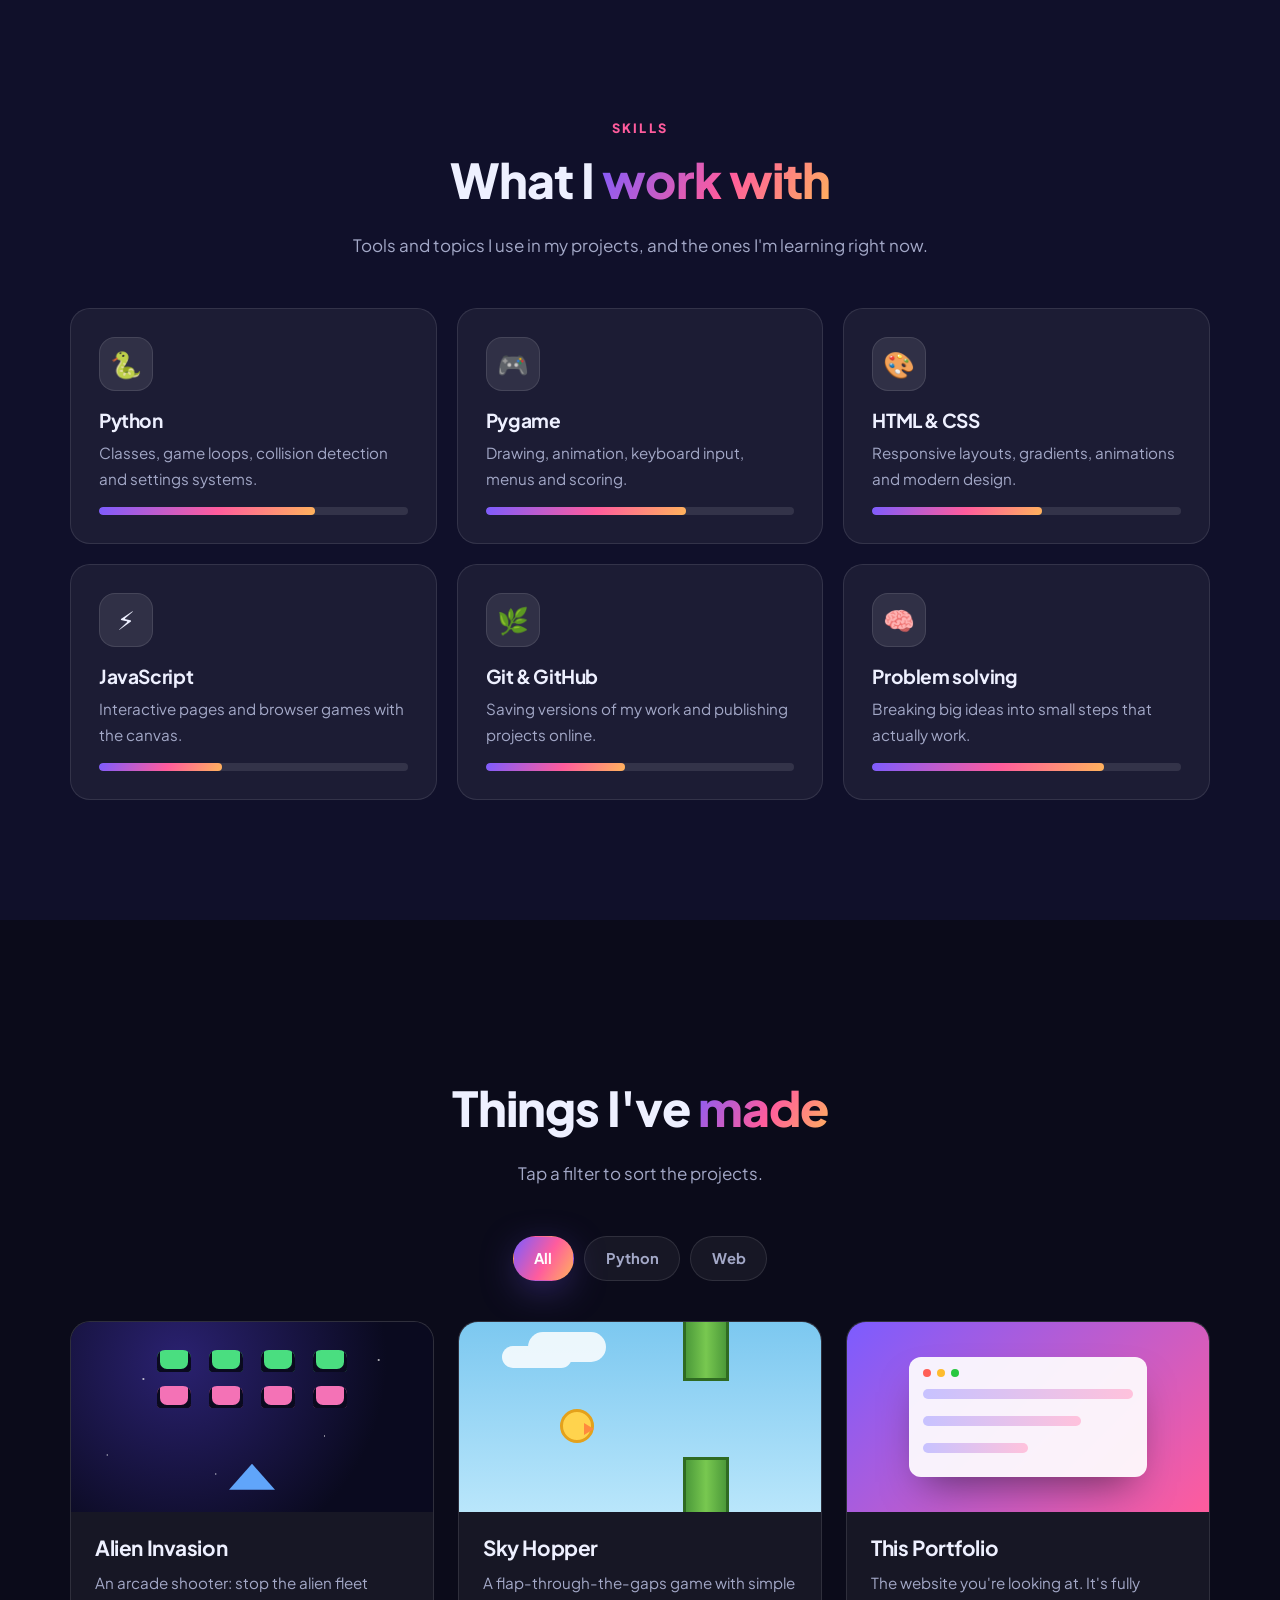
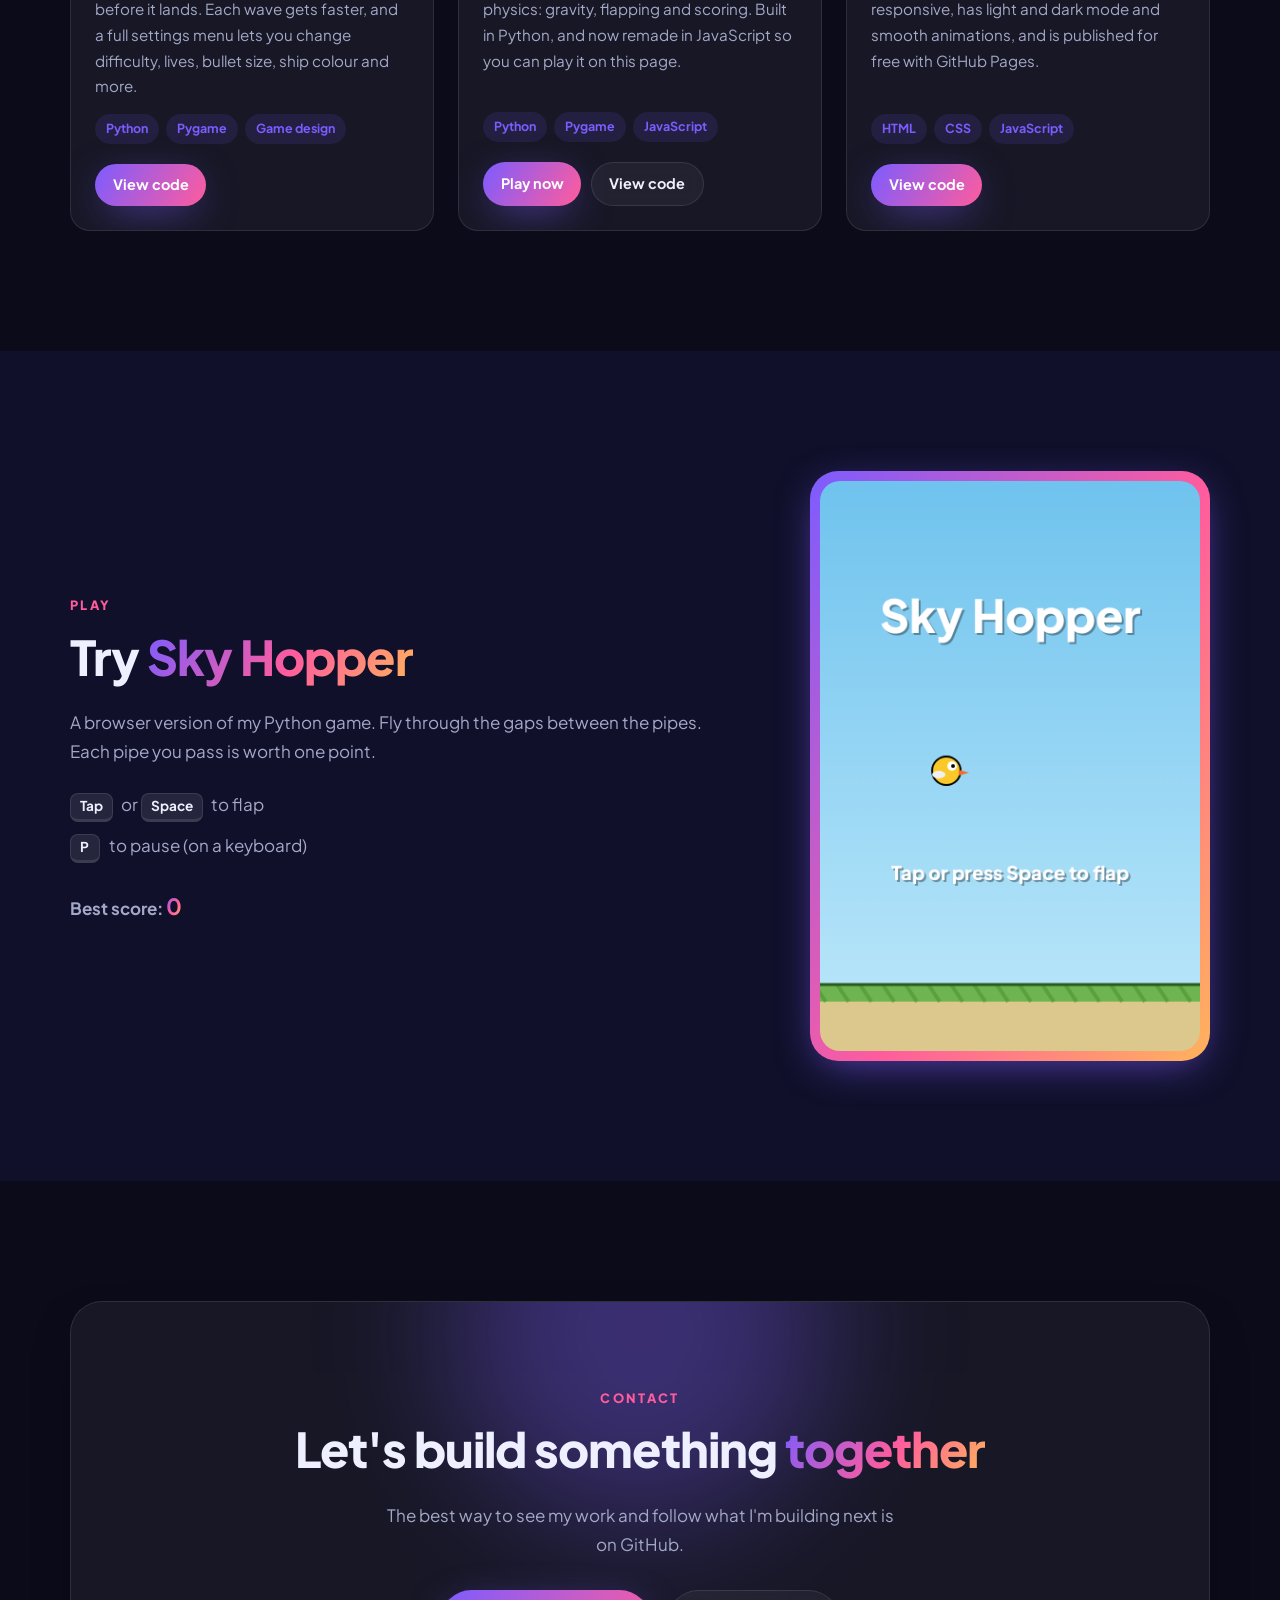
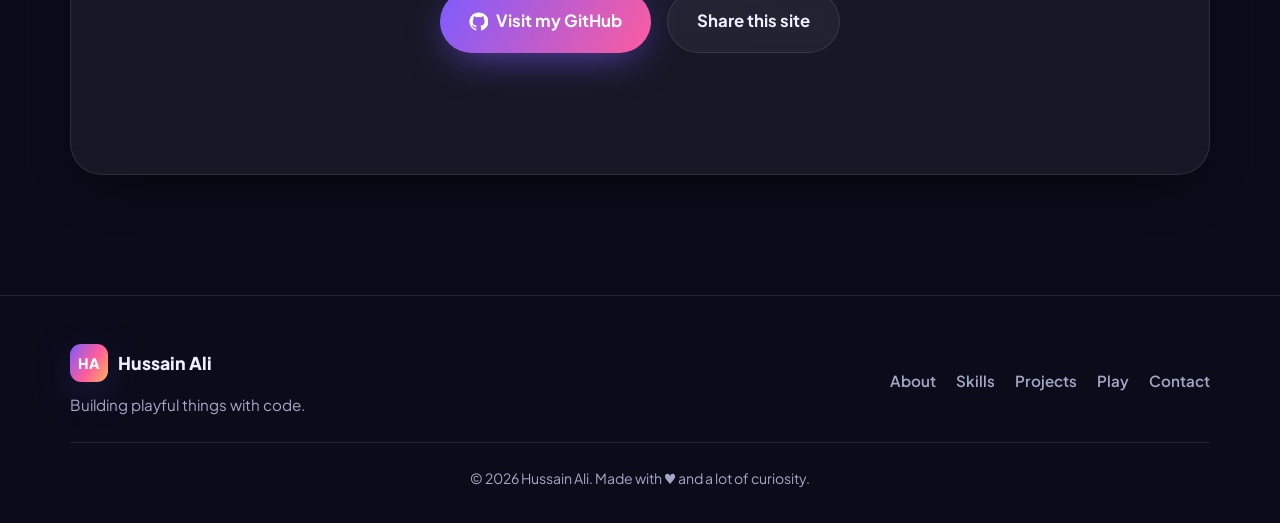
==== commit 06fe305c: "Change portfolio name to Hussain Ali Co-Authored-By: Claude Opus 5.5 <noreply@anthropic.com> Claude-" ====
--- a/index.html
+++ b/index.html
@@ -3,10 +3,10 @@
 <head>
   <meta charset="UTF-8">
   <meta name="viewport" content="width=device-width, initial-scale=1, viewport-fit=cover">
-  <title>Shahnaz Ali · Developer Portfolio</title>
-  <meta name="description" content="Shahnaz Ali is an aspiring software developer who builds playful, interactive experiences, from retro-style Python games to modern websites.">
+  <title>Hussain Ali · Developer Portfolio</title>
+  <meta name="description" content="Hussain Ali is an aspiring software developer who builds playful, interactive experiences, from retro-style Python games to modern websites.">
   <meta name="theme-color" content="#0b0b1a">
-  <meta property="og:title" content="Shahnaz Ali · Developer Portfolio">
+  <meta property="og:title" content="Hussain Ali · Developer Portfolio">
   <meta property="og:description" content="Python games, modern websites and a love of building things.">
   <meta property="og:type" content="website">
   <link rel="icon" href="assets/favicon.svg" type="image/svg+xml">
@@ -26,8 +26,8 @@
   <!-- ===== Navigation ===== -->
   <header class="nav" id="top">
     <div class="container nav__inner">
-      <a href="#home" class="logo" aria-label="Shahnaz Ali, back to top">
-        <span class="logo__mark">SA</span><span class="logo__text">Shahnaz Ali</span>
+      <a href="#home" class="logo" aria-label="Hussain Ali, back to top">
+        <span class="logo__mark">HA</span><span class="logo__text">Hussain Ali</span>
       </a>
 
       <nav class="nav__links" id="nav-links" aria-label="Main">
@@ -59,7 +59,7 @@
 
       <div class="container hero__inner">
         <p class="badge reveal"><span class="dot"></span> Open to new projects &amp; learning</p>
-        <h1 class="hero__title reveal">Hi, I'm <span class="gradient-text">Shahnaz Ali</span></h1>
+        <h1 class="hero__title reveal">Hi, I'm <span class="gradient-text">Hussain Ali</span></h1>
         <p class="hero__role reveal">I build <span id="typed" class="typed">Python games</span><span class="caret" aria-hidden="true"></span></p>
         <p class="hero__intro reveal">Aspiring software developer who turns ideas into playful, interactive experiences, from retro-style Python games to modern websites.</p>
         <div class="hero__cta reveal">
@@ -83,11 +83,11 @@
     <section class="section" id="about">
       <div class="container about">
         <div class="about__card reveal">
-          <div class="avatar" aria-hidden="true">SA</div>
+          <div class="avatar" aria-hidden="true">HA</div>
           <div class="code-card">
             <div class="code-card__bar"><i></i><i></i><i></i><span>about_me.py</span></div>
 <pre><code><span class="k">class</span> <span class="f">Developer</span>:
-    name = <span class="s">"Shahnaz Ali"</span>
+    name = <span class="s">"Hussain Ali"</span>
     loves = [<span class="s">"games"</span>, <span class="s">"web"</span>, <span class="s">"design"</span>]
     learning = <span class="k">True</span>
 
@@ -99,7 +99,7 @@
         <div class="about__text">
           <p class="eyebrow reveal">About me</p>
           <h2 class="section__title reveal">Learning by <span class="gradient-text">building</span></h2>
-          <p class="reveal">I'm Shahnaz, a developer at the start of an exciting journey. I learn best by making real things, so every new idea becomes a project: an arcade shooter, a bird that flaps through pipes, and now this website.</p>
+          <p class="reveal">I'm Hussain, a developer at the start of an exciting journey. I learn best by making real things, so every new idea becomes a project: an arcade shooter, a bird that flaps through pipes, and now this website.</p>
           <p class="reveal">I care about code that's clean and easy to read, and about experiences that feel good to use. Each project teaches me something new, and I'm always looking for the next challenge.</p>
           <ul class="facts reveal">
             <li><span>🎮</span> Game development</li>
@@ -270,7 +270,7 @@
   <footer class="footer">
     <div class="container footer__inner">
       <div>
-        <a href="#home" class="logo"><span class="logo__mark">SA</span><span class="logo__text">Shahnaz Ali</span></a>
+        <a href="#home" class="logo"><span class="logo__mark">HA</span><span class="logo__text">Hussain Ali</span></a>
         <p class="footer__tag">Building playful things with code.</p>
       </div>
       <nav class="footer__links" aria-label="Footer">
@@ -280,7 +280,7 @@
         <a href="#play">Play</a>
         <a href="#contact">Contact</a>
       </nav>
-      <p class="footer__copy">© <span id="year">2026</span> Shahnaz Ali. Made with ♥ and a lot of curiosity.</p>
+      <p class="footer__copy">© <span id="year">2026</span> Hussain Ali. Made with ♥ and a lot of curiosity.</p>
     </div>
   </footer>
 
--- a/css/style.css
+++ b/css/style.css
@@ -1,5 +1,5 @@
 /* =========================================================
-   Shahnaz Ali · Portfolio styles
+   Hussain Ali · Portfolio styles
    1. Theme colours   2. Base   3. Buttons & shared bits
    4. Navigation      5. Hero   6. Sections   7. Footer
    8. Animations      9. Responsive
